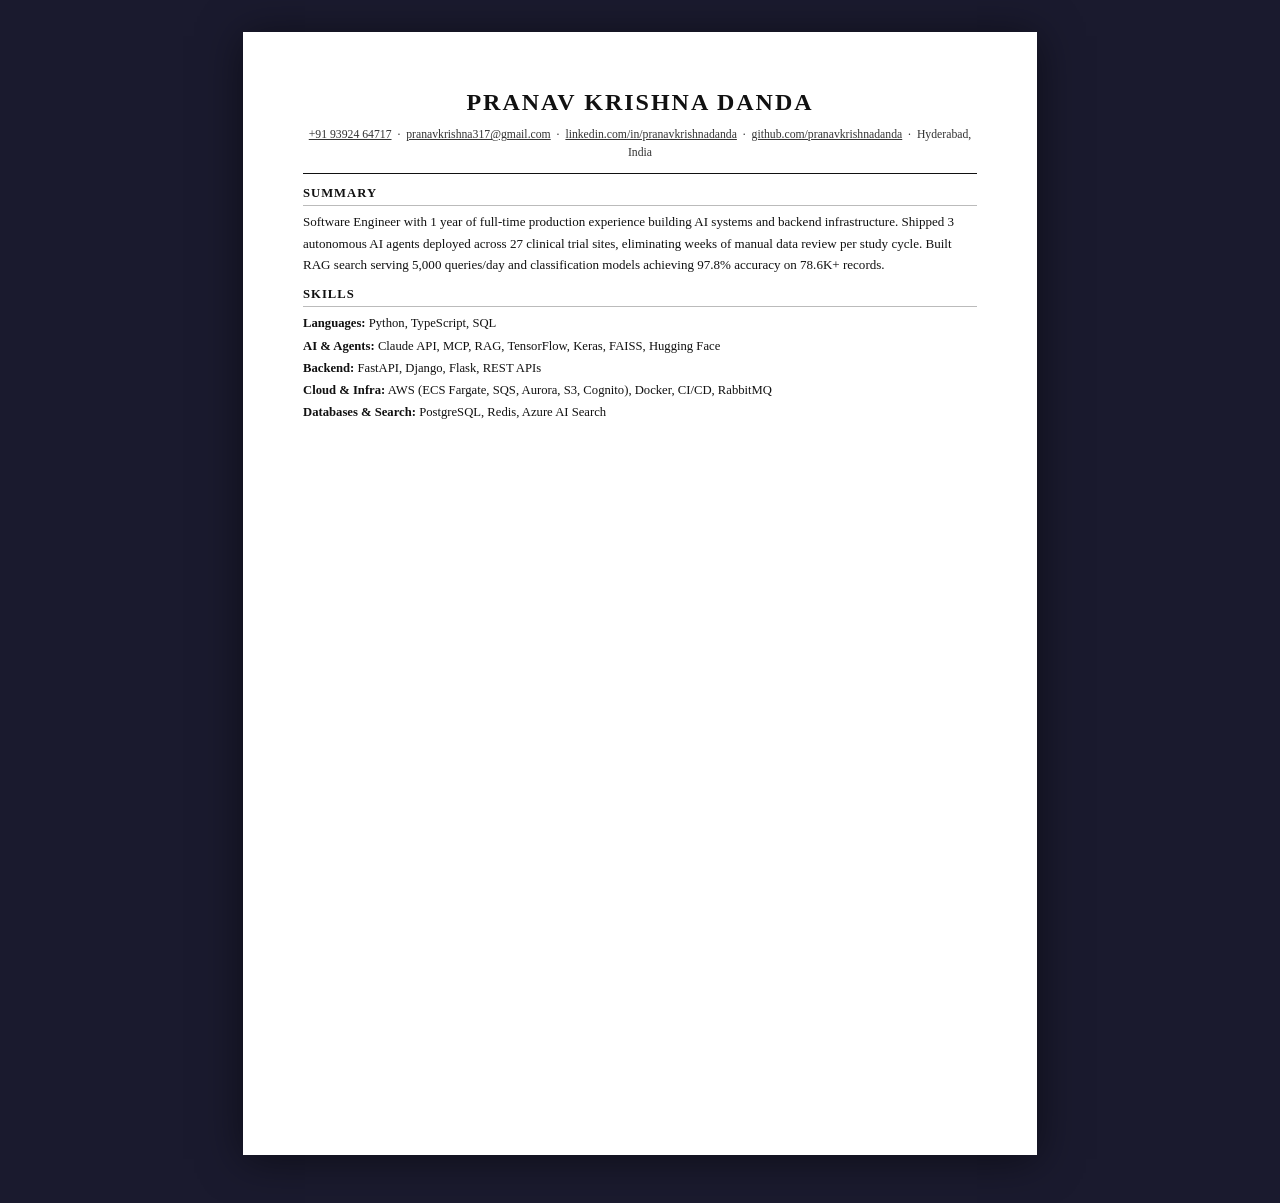
==== resume.html @ 19914c1d "feat: add resume skills section" ====
<!DOCTYPE html>
<html lang="en">
<head>
  <meta charset="UTF-8">
  <meta name="viewport" content="width=device-width, initial-scale=1.0">
  <title>Pranav Krishna Danda — Resume</title>
  <style>

    /* ---- Reset ---- */
    *, *::before, *::after { box-sizing: border-box; margin: 0; padding: 0; }

    /* ---- Screen view ---- */
    body {
      background: #1a1a2e;
      padding: 32px 0 48px;
      display: flex;
      flex-direction: column;
      align-items: center;
      font-family: Georgia, 'Times New Roman', serif;
    }

    .page {
      background: #fff;
      color: #111;
      width: 794px;
      min-height: 1123px;
      padding: 52px 60px;
      box-shadow: 0 4px 40px rgba(0,0,0,0.5);
      font-size: 10.5pt;
      line-height: 1.55;
    }

    /* ---- Links ---- */
    a { color: #111; text-decoration: underline; }
    a:visited, a:hover { color: #111; }

    /* ---- Header ---- */
    .r-name {
      text-align: center;
      font-size: 18pt;
      font-weight: 700;
      letter-spacing: 2px;
      margin-bottom: 5px;
    }
    .r-contact {
      text-align: center;
      font-size: 8.8pt;
      color: #333;
      margin-bottom: 10px;
    }
    .r-contact a { color: #333; }
    .r-contact a:visited, .r-contact a:hover { color: #333; }
    .r-rule {
      border: none;
      border-top: 1.5px solid #111;
      margin: 0 0 10px 0;
    }

    /* ---- Sections ---- */
    .r-section { margin-bottom: 9px; }

    .r-section-title {
      font-size: 9.5pt;
      font-weight: 700;
      letter-spacing: 1px;
      text-transform: uppercase;
      border-bottom: 0.8px solid #bbb;
      padding-bottom: 2px;
      margin-bottom: 5px;
    }

    /* ---- Summary ---- */
    .r-summary {
      font-size: 9.8pt;
      line-height: 1.65;
    }

    /* ---- Skills ---- */
    .r-skills-row {
      font-size: 9.5pt;
      line-height: 1.75;
    }

    /* ---- Experience ---- */
    .r-job-header {
      display: flex;
      justify-content: space-between;
      align-items: baseline;
      margin-bottom: 3px;
    }
    .r-job-title {
      font-size: 10pt;
      font-weight: 700;
    }
    .r-job-title em { font-weight: 400; font-style: italic; }
    .r-job-date { font-size: 9pt; color: #555; }

    .r-bullets {
      margin: 0 0 8px 0;
      padding-left: 14px;
      font-size: 9.5pt;
      line-height: 1.6;
    }
    .r-bullets li { margin-bottom: 2px; }

    /* ---- Projects ---- */
    .r-proj {
      margin: 0;
      padding-left: 14px;
      font-size: 9.5pt;
      line-height: 1.75;
    }
    .r-proj-url {
      font-style: italic;
      color: #666;
    }
    .r-proj-url a { color: #666; }
    .r-proj-url a:visited, .r-proj-url a:hover { color: #666; }

    /* ---- Education ---- */
    .r-edu-header {
      display: flex;
      justify-content: space-between;
      align-items: baseline;
    }
    .r-edu-name { font-size: 10pt; font-weight: 700; }
    .r-edu-date { font-size: 9pt; color: #555; }
    .r-edu-sub { font-size: 9.5pt; color: #444; margin-top: 2px; }

    /* ---- Print ---- */
    @page { size: A4; margin: 0; }

    @media print {
      body { background: #fff; padding: 0; display: block; }
      .page {
        box-shadow: none;
        width: 100%;
        min-height: 0;
        padding: 18mm 20mm;
        font-size: 10pt;
      }
    }

  </style>
</head>
<body>
<div class="page">

  <!-- HEADER -->
  <div class="r-name">PRANAV KRISHNA DANDA</div>
  <div class="r-contact">
    <a href="tel:+919392464717">+91 93924 64717</a> &nbsp;·&nbsp;
    <a href="mailto:pranavkrishna317@gmail.com">pranavkrishna317@gmail.com</a> &nbsp;·&nbsp;
    <a href="https://www.linkedin.com/in/pranavkrishnadanda/" target="_blank" rel="noopener">linkedin.com/in/pranavkrishnadanda</a> &nbsp;·&nbsp;
    <a href="https://github.com/pranavkrishnadanda" target="_blank" rel="noopener">github.com/pranavkrishnadanda</a> &nbsp;·&nbsp;
    Hyderabad, India
  </div>
  <hr class="r-rule">

  <!-- SUMMARY -->
  <div class="r-section">
    <div class="r-section-title">Summary</div>
    <div class="r-summary">
      Software Engineer with 1 year of full-time production experience building AI systems and
      backend infrastructure. Shipped 3 autonomous AI agents deployed across 27 clinical trial
      sites, eliminating weeks of manual data review per study cycle. Built RAG search serving
      5,000 queries/day and classification models achieving 97.8% accuracy on 78.6K+ records.
    </div>
  </div>

  <!-- SKILLS -->
  <div class="r-section">
    <div class="r-section-title">Skills</div>
    <div class="r-skills-row"><strong>Languages:</strong> Python, TypeScript, SQL</div>
    <div class="r-skills-row"><strong>AI &amp; Agents:</strong> Claude API, MCP, RAG, TensorFlow, Keras, FAISS, Hugging Face</div>
    <div class="r-skills-row"><strong>Backend:</strong> FastAPI, Django, Flask, REST APIs</div>
    <div class="r-skills-row"><strong>Cloud &amp; Infra:</strong> AWS (ECS Fargate, SQS, Aurora, S3, Cognito), Docker, CI/CD, RabbitMQ</div>
    <div class="r-skills-row"><strong>Databases &amp; Search:</strong> PostgreSQL, Redis, Azure AI Search</div>
  </div>

</div>
</body>
</html>
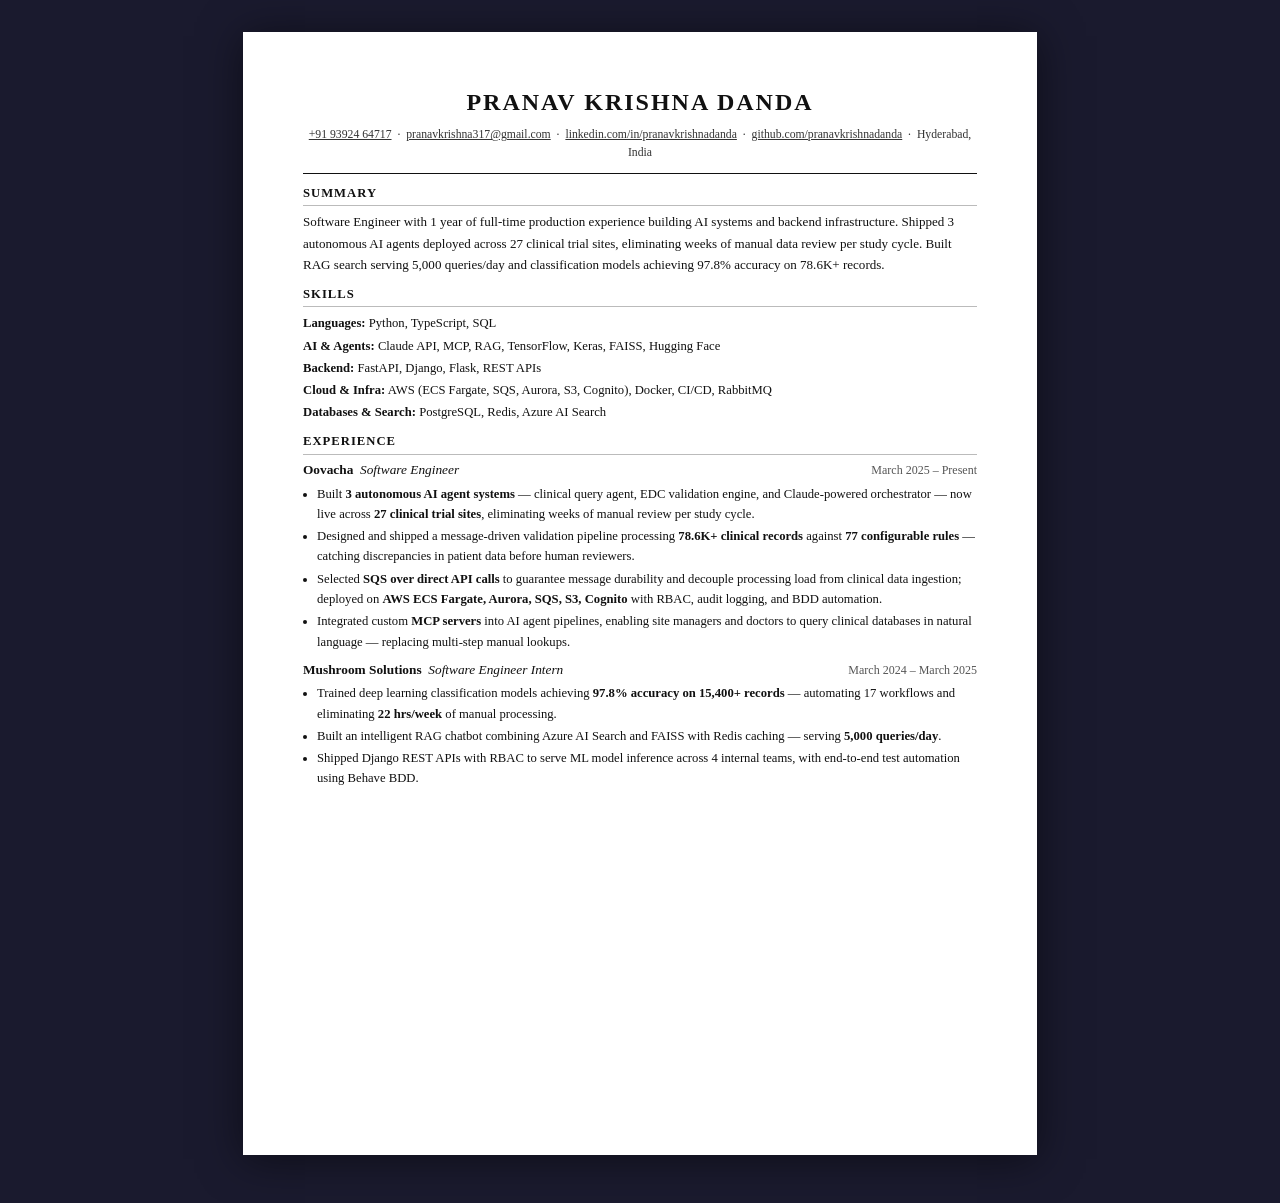
==== commit 4e331ad5: "feat: add resume experience section" ====
--- a/resume.html
+++ b/resume.html
@@ -178,6 +178,34 @@
     <div class="r-skills-row"><strong>Databases &amp; Search:</strong> PostgreSQL, Redis, Azure AI Search</div>
   </div>
 
+  <!-- EXPERIENCE -->
+  <div class="r-section">
+    <div class="r-section-title">Experience</div>
+
+    <!-- Oovacha -->
+    <div class="r-job-header">
+      <div class="r-job-title">Oovacha &nbsp;<em>Software Engineer</em></div>
+      <div class="r-job-date">March 2025 – Present</div>
+    </div>
+    <ul class="r-bullets">
+      <li>Built <strong>3 autonomous AI agent systems</strong> — clinical query agent, EDC validation engine, and Claude-powered orchestrator — now live across <strong>27 clinical trial sites</strong>, eliminating weeks of manual review per study cycle.</li>
+      <li>Designed and shipped a message-driven validation pipeline processing <strong>78.6K+ clinical records</strong> against <strong>77 configurable rules</strong> — catching discrepancies in patient data before human reviewers.</li>
+      <li>Selected <strong>SQS over direct API calls</strong> to guarantee message durability and decouple processing load from clinical data ingestion; deployed on <strong>AWS ECS Fargate, Aurora, SQS, S3, Cognito</strong> with RBAC, audit logging, and BDD automation.</li>
+      <li>Integrated custom <strong>MCP servers</strong> into AI agent pipelines, enabling site managers and doctors to query clinical databases in natural language — replacing multi-step manual lookups.</li>
+    </ul>
+
+    <!-- Mushroom Solutions -->
+    <div class="r-job-header">
+      <div class="r-job-title">Mushroom Solutions &nbsp;<em>Software Engineer Intern</em></div>
+      <div class="r-job-date">March 2024 – March 2025</div>
+    </div>
+    <ul class="r-bullets">
+      <li>Trained deep learning classification models achieving <strong>97.8% accuracy on 15,400+ records</strong> — automating 17 workflows and eliminating <strong>22 hrs/week</strong> of manual processing.</li>
+      <li>Built an intelligent RAG chatbot combining Azure AI Search and FAISS with Redis caching — serving <strong>5,000 queries/day</strong>.</li>
+      <li>Shipped Django REST APIs with RBAC to serve ML model inference across 4 internal teams, with end-to-end test automation using Behave BDD.</li>
+    </ul>
+  </div>
+
 </div>
 </body>
 </html>
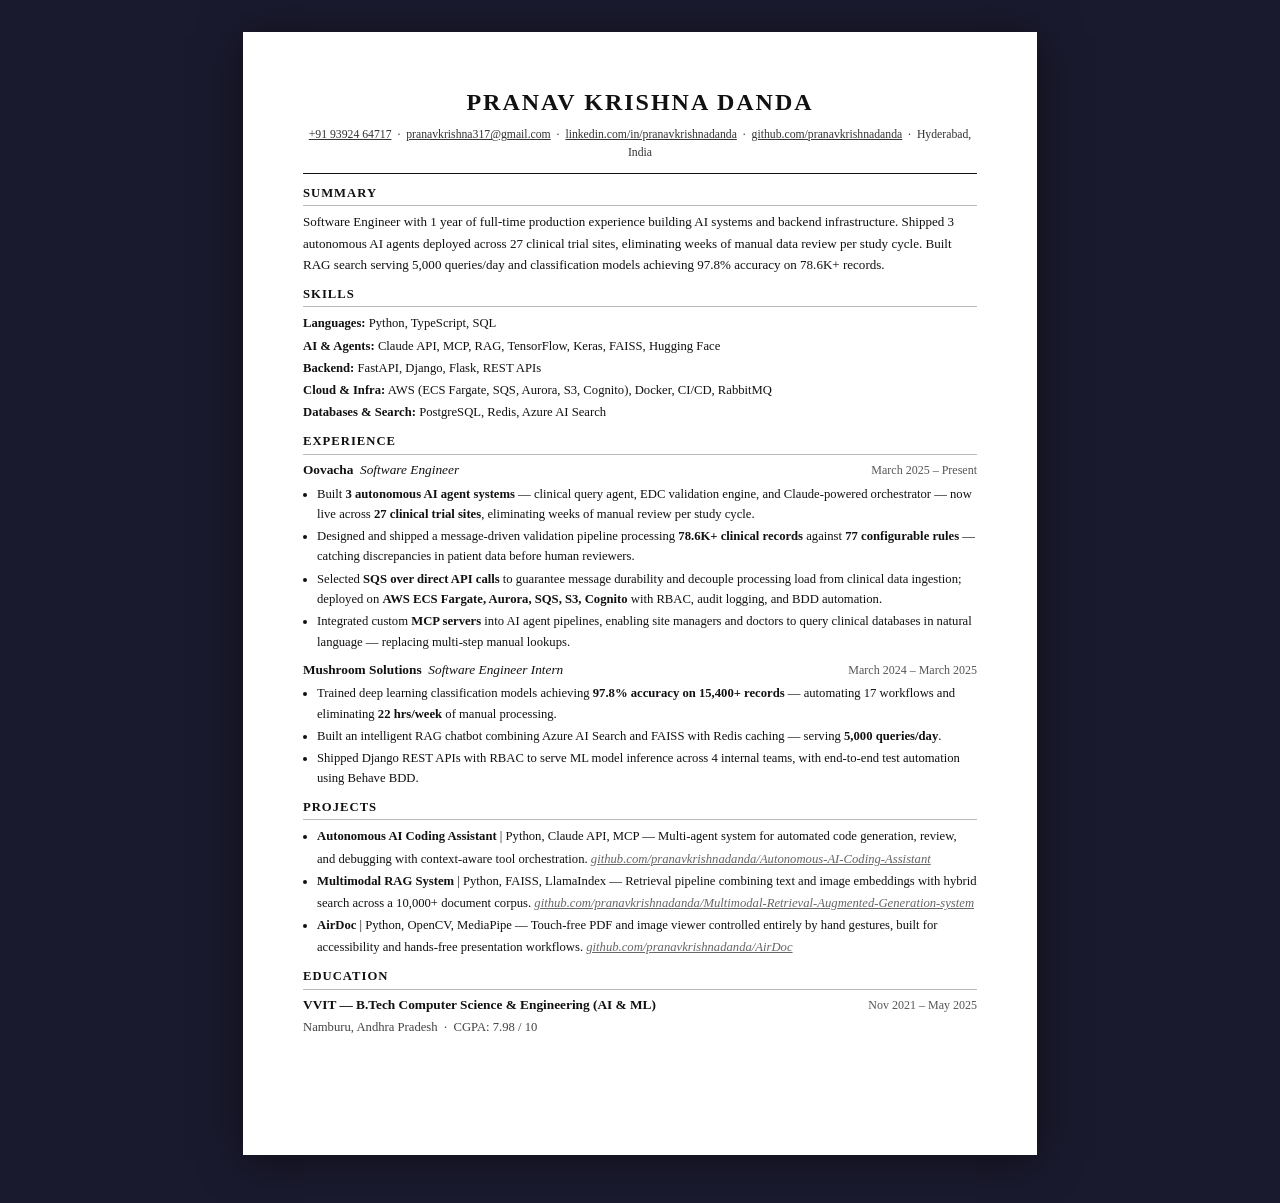
==== commit 859a3d8b: "feat: add resume projects and education sections" ====
--- a/resume.html
+++ b/resume.html
@@ -206,6 +206,38 @@
     </ul>
   </div>
 
+  <!-- PROJECTS -->
+  <div class="r-section">
+    <div class="r-section-title">Projects</div>
+    <ul class="r-proj">
+      <li>
+        <strong>Autonomous AI Coding Assistant</strong> | Python, Claude API, MCP —
+        Multi-agent system for automated code generation, review, and debugging with context-aware tool orchestration.
+        <span class="r-proj-url"><a href="https://github.com/pranavkrishnadanda/Autonomous-AI-Coding-Assistant" target="_blank" rel="noopener">github.com/pranavkrishnadanda/Autonomous-AI-Coding-Assistant</a></span>
+      </li>
+      <li>
+        <strong>Multimodal RAG System</strong> | Python, FAISS, LlamaIndex —
+        Retrieval pipeline combining text and image embeddings with hybrid search across a 10,000+ document corpus.
+        <span class="r-proj-url"><a href="https://github.com/pranavkrishnadanda/Multimodal-Retrieval-Augmented-Generation-system" target="_blank" rel="noopener">github.com/pranavkrishnadanda/Multimodal-Retrieval-Augmented-Generation-system</a></span>
+      </li>
+      <li>
+        <strong>AirDoc</strong> | Python, OpenCV, MediaPipe —
+        Touch-free PDF and image viewer controlled entirely by hand gestures, built for accessibility and hands-free presentation workflows.
+        <span class="r-proj-url"><a href="https://github.com/pranavkrishnadanda/AirDoc" target="_blank" rel="noopener">github.com/pranavkrishnadanda/AirDoc</a></span>
+      </li>
+    </ul>
+  </div>
+
+  <!-- EDUCATION -->
+  <div class="r-section">
+    <div class="r-section-title">Education</div>
+    <div class="r-edu-header">
+      <div class="r-edu-name">VVIT — B.Tech Computer Science &amp; Engineering (AI &amp; ML)</div>
+      <div class="r-edu-date">Nov 2021 – May 2025</div>
+    </div>
+    <div class="r-edu-sub">Namburu, Andhra Pradesh &nbsp;·&nbsp; CGPA: 7.98 / 10</div>
+  </div>
+
 </div>
 </body>
 </html>
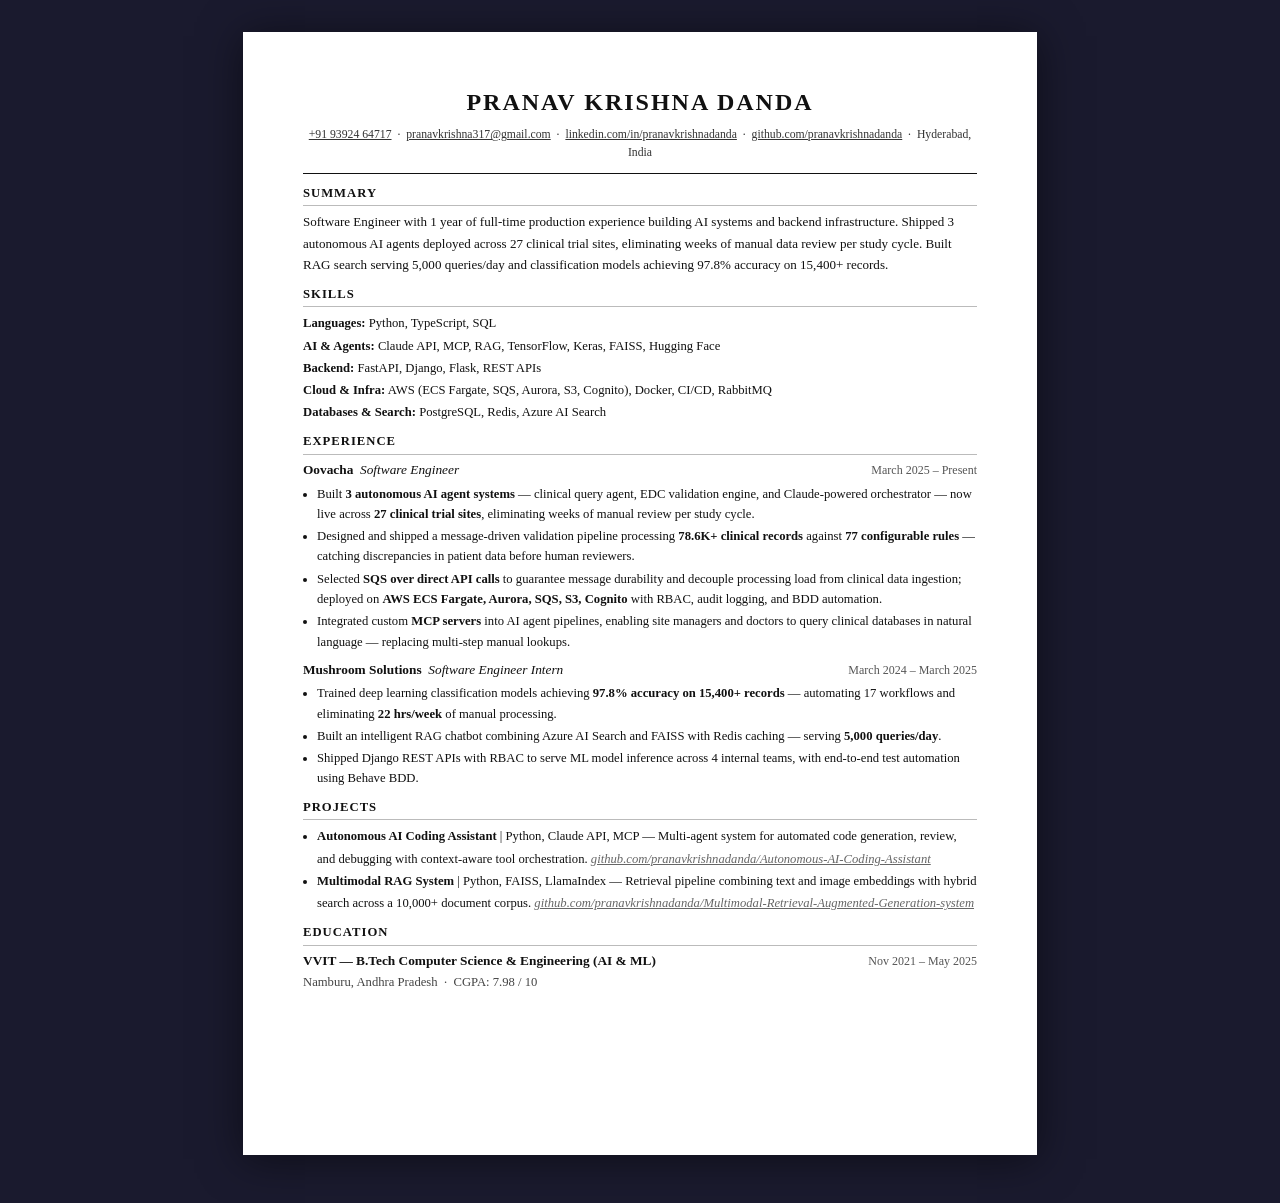
==== commit 2ed4f844: "fix: correct record count in summary and remove AirDoc from projects - Summary now says 15,400+ reco" ====
--- a/resume.html
+++ b/resume.html
@@ -164,7 +164,7 @@
       Software Engineer with 1 year of full-time production experience building AI systems and
       backend infrastructure. Shipped 3 autonomous AI agents deployed across 27 clinical trial
       sites, eliminating weeks of manual data review per study cycle. Built RAG search serving
-      5,000 queries/day and classification models achieving 97.8% accuracy on 78.6K+ records.
+      5,000 queries/day and classification models achieving 97.8% accuracy on 15,400+ records.
     </div>
   </div>
 
@@ -220,11 +220,6 @@
         Retrieval pipeline combining text and image embeddings with hybrid search across a 10,000+ document corpus.
         <span class="r-proj-url"><a href="https://github.com/pranavkrishnadanda/Multimodal-Retrieval-Augmented-Generation-system" target="_blank" rel="noopener">github.com/pranavkrishnadanda/Multimodal-Retrieval-Augmented-Generation-system</a></span>
       </li>
-      <li>
-        <strong>AirDoc</strong> | Python, OpenCV, MediaPipe —
-        Touch-free PDF and image viewer controlled entirely by hand gestures, built for accessibility and hands-free presentation workflows.
-        <span class="r-proj-url"><a href="https://github.com/pranavkrishnadanda/AirDoc" target="_blank" rel="noopener">github.com/pranavkrishnadanda/AirDoc</a></span>
-      </li>
     </ul>
   </div>
 
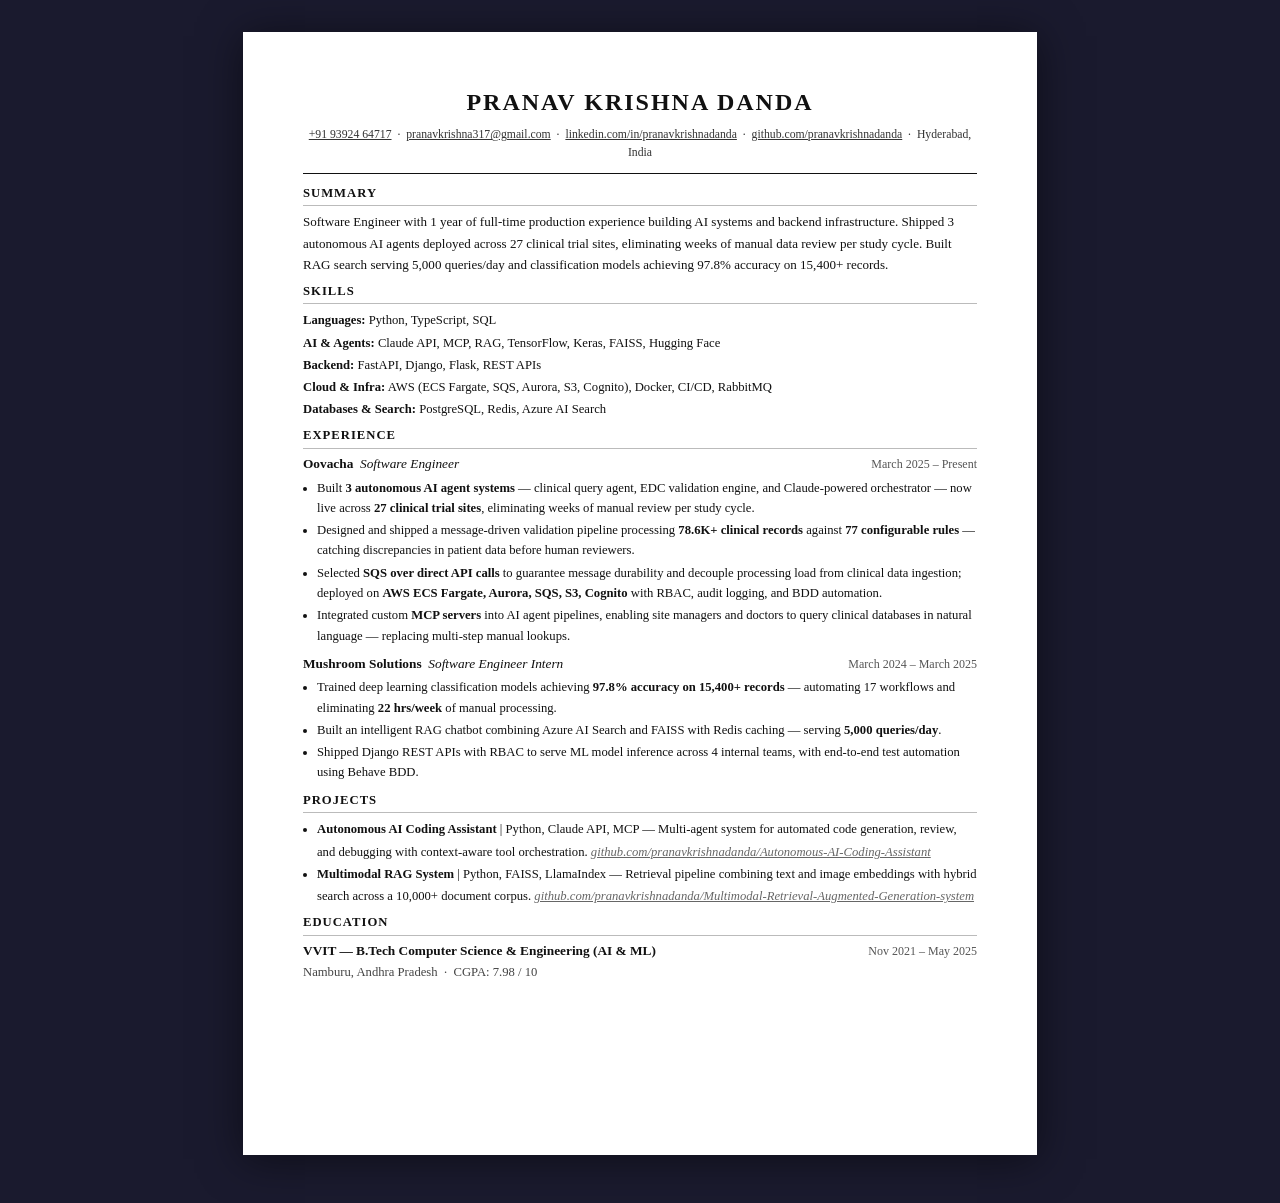
==== commit 83f21183: "fix: reduce section margin to keep resume single-page Co-Authored-By: Claude Sonnet 4.6 <noreply@ant" ====
--- a/resume.html
+++ b/resume.html
@@ -57,7 +57,7 @@
     }
 
     /* ---- Sections ---- */
-    .r-section { margin-bottom: 9px; }
+    .r-section { margin-bottom: 6px; }
 
     .r-section-title {
       font-size: 9.5pt;
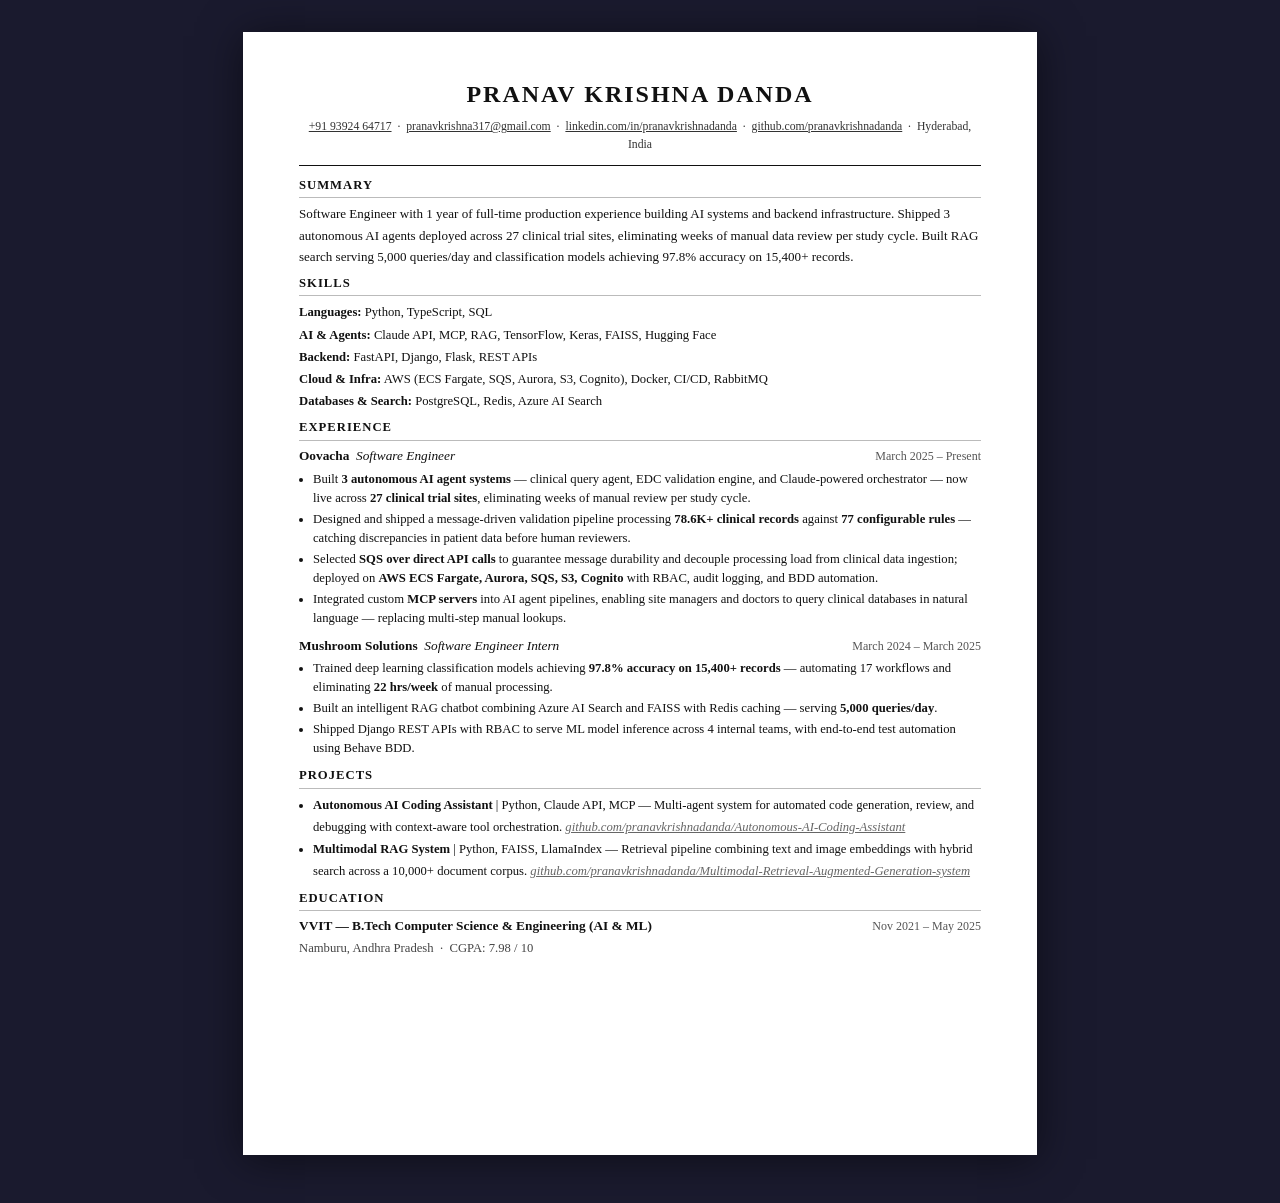
==== commit a27078bf: "fix: tighten spacing to force single-page PDF - Bullet line-height 1.6 → 1.5 - Page padding 52px 60p" ====
--- a/resume.html
+++ b/resume.html
@@ -24,7 +24,7 @@
       color: #111;
       width: 794px;
       min-height: 1123px;
-      padding: 52px 60px;
+      padding: 44px 56px;
       box-shadow: 0 4px 40px rgba(0,0,0,0.5);
       font-size: 10.5pt;
       line-height: 1.55;
@@ -99,7 +99,7 @@
       margin: 0 0 8px 0;
       padding-left: 14px;
       font-size: 9.5pt;
-      line-height: 1.6;
+      line-height: 1.5;
     }
     .r-bullets li { margin-bottom: 2px; }
 
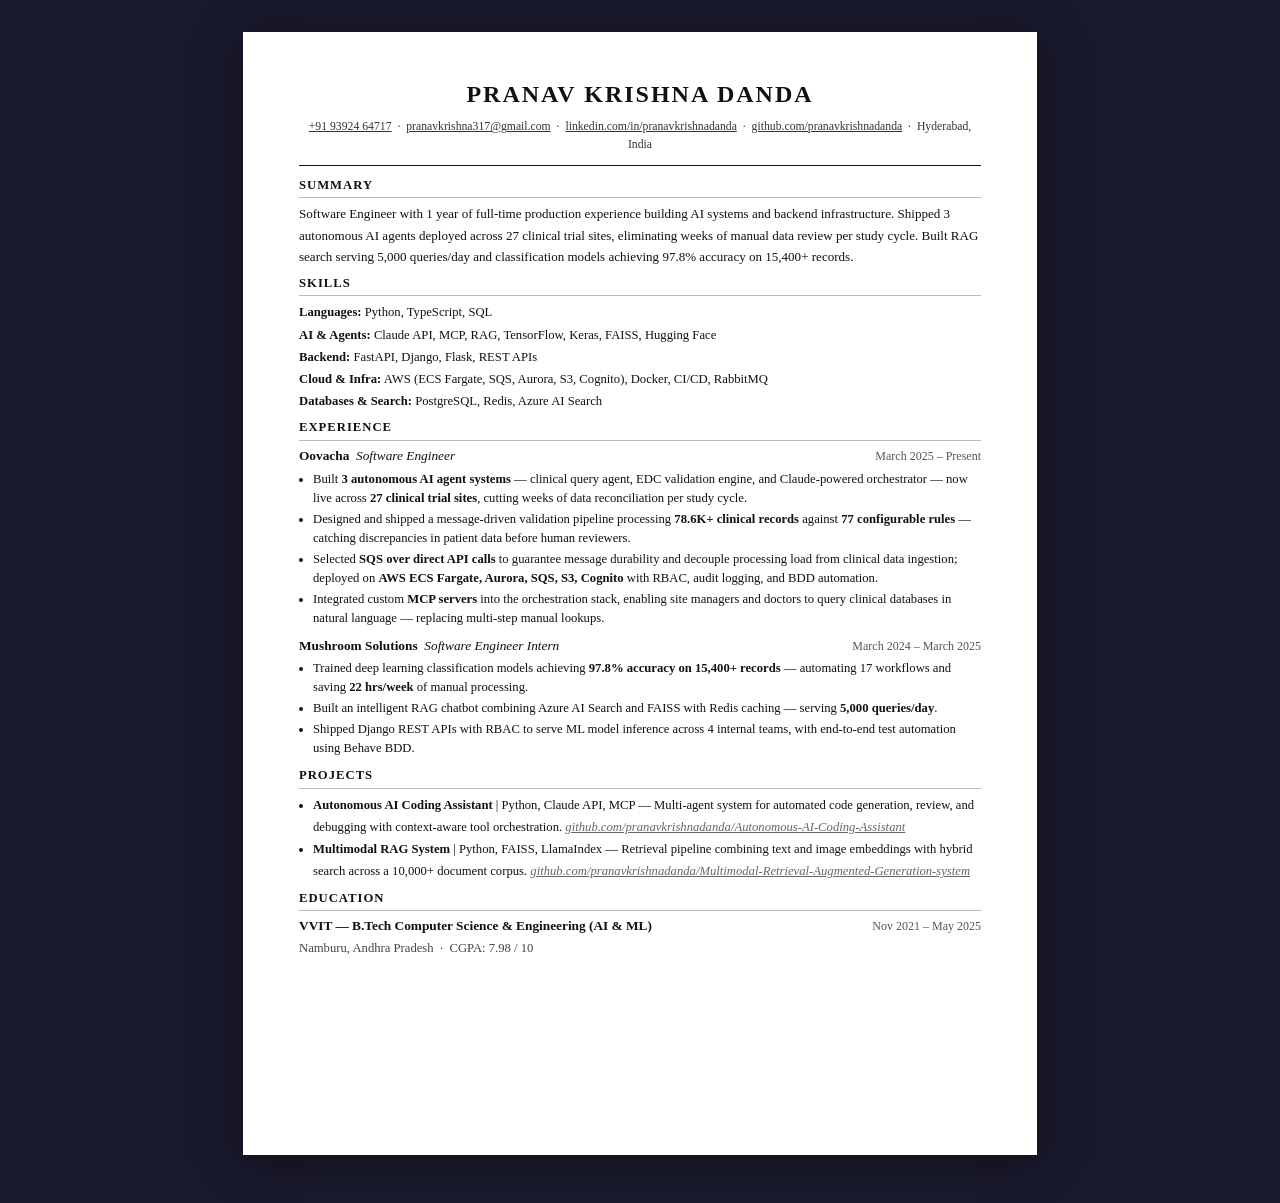
==== commit dbd8852a: "fix: vary language to reduce repeated phrases flagged by ATS - Bullet 1: 'eliminating weeks of manua" ====
--- a/resume.html
+++ b/resume.html
@@ -136,7 +136,7 @@
         box-shadow: none;
         width: 100%;
         min-height: 0;
-        padding: 18mm 20mm;
+        padding: 10mm 20mm 18mm;
         font-size: 10pt;
       }
     }
@@ -188,10 +188,10 @@
       <div class="r-job-date">March 2025 – Present</div>
     </div>
     <ul class="r-bullets">
-      <li>Built <strong>3 autonomous AI agent systems</strong> — clinical query agent, EDC validation engine, and Claude-powered orchestrator — now live across <strong>27 clinical trial sites</strong>, eliminating weeks of manual review per study cycle.</li>
+      <li>Built <strong>3 autonomous AI agent systems</strong> — clinical query agent, EDC validation engine, and Claude-powered orchestrator — now live across <strong>27 clinical trial sites</strong>, cutting weeks of data reconciliation per study cycle.</li>
       <li>Designed and shipped a message-driven validation pipeline processing <strong>78.6K+ clinical records</strong> against <strong>77 configurable rules</strong> — catching discrepancies in patient data before human reviewers.</li>
       <li>Selected <strong>SQS over direct API calls</strong> to guarantee message durability and decouple processing load from clinical data ingestion; deployed on <strong>AWS ECS Fargate, Aurora, SQS, S3, Cognito</strong> with RBAC, audit logging, and BDD automation.</li>
-      <li>Integrated custom <strong>MCP servers</strong> into AI agent pipelines, enabling site managers and doctors to query clinical databases in natural language — replacing multi-step manual lookups.</li>
+      <li>Integrated custom <strong>MCP servers</strong> into the orchestration stack, enabling site managers and doctors to query clinical databases in natural language — replacing multi-step manual lookups.</li>
     </ul>
 
     <!-- Mushroom Solutions -->
@@ -200,7 +200,7 @@
       <div class="r-job-date">March 2024 – March 2025</div>
     </div>
     <ul class="r-bullets">
-      <li>Trained deep learning classification models achieving <strong>97.8% accuracy on 15,400+ records</strong> — automating 17 workflows and eliminating <strong>22 hrs/week</strong> of manual processing.</li>
+      <li>Trained deep learning classification models achieving <strong>97.8% accuracy on 15,400+ records</strong> — automating 17 workflows and saving <strong>22 hrs/week</strong> of manual processing.</li>
       <li>Built an intelligent RAG chatbot combining Azure AI Search and FAISS with Redis caching — serving <strong>5,000 queries/day</strong>.</li>
       <li>Shipped Django REST APIs with RBAC to serve ML model inference across 4 internal teams, with end-to-end test automation using Behave BDD.</li>
     </ul>
